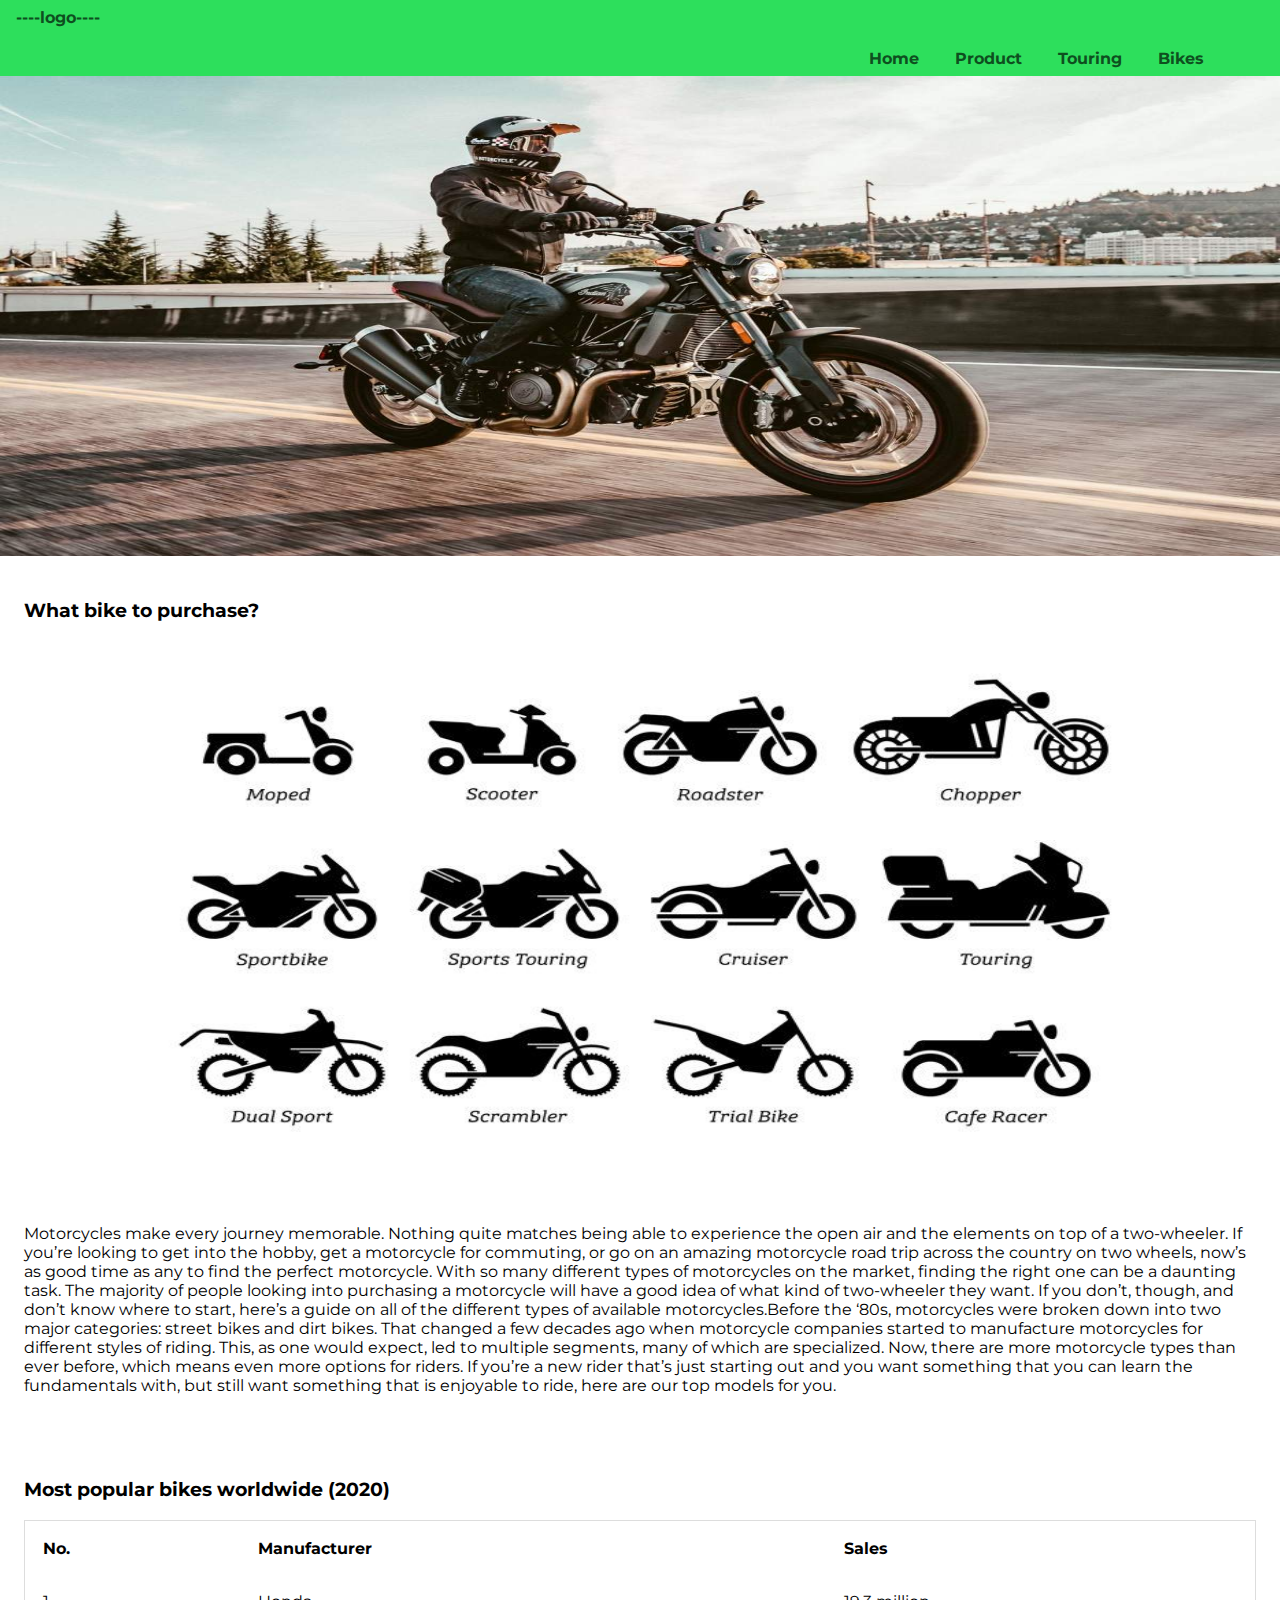
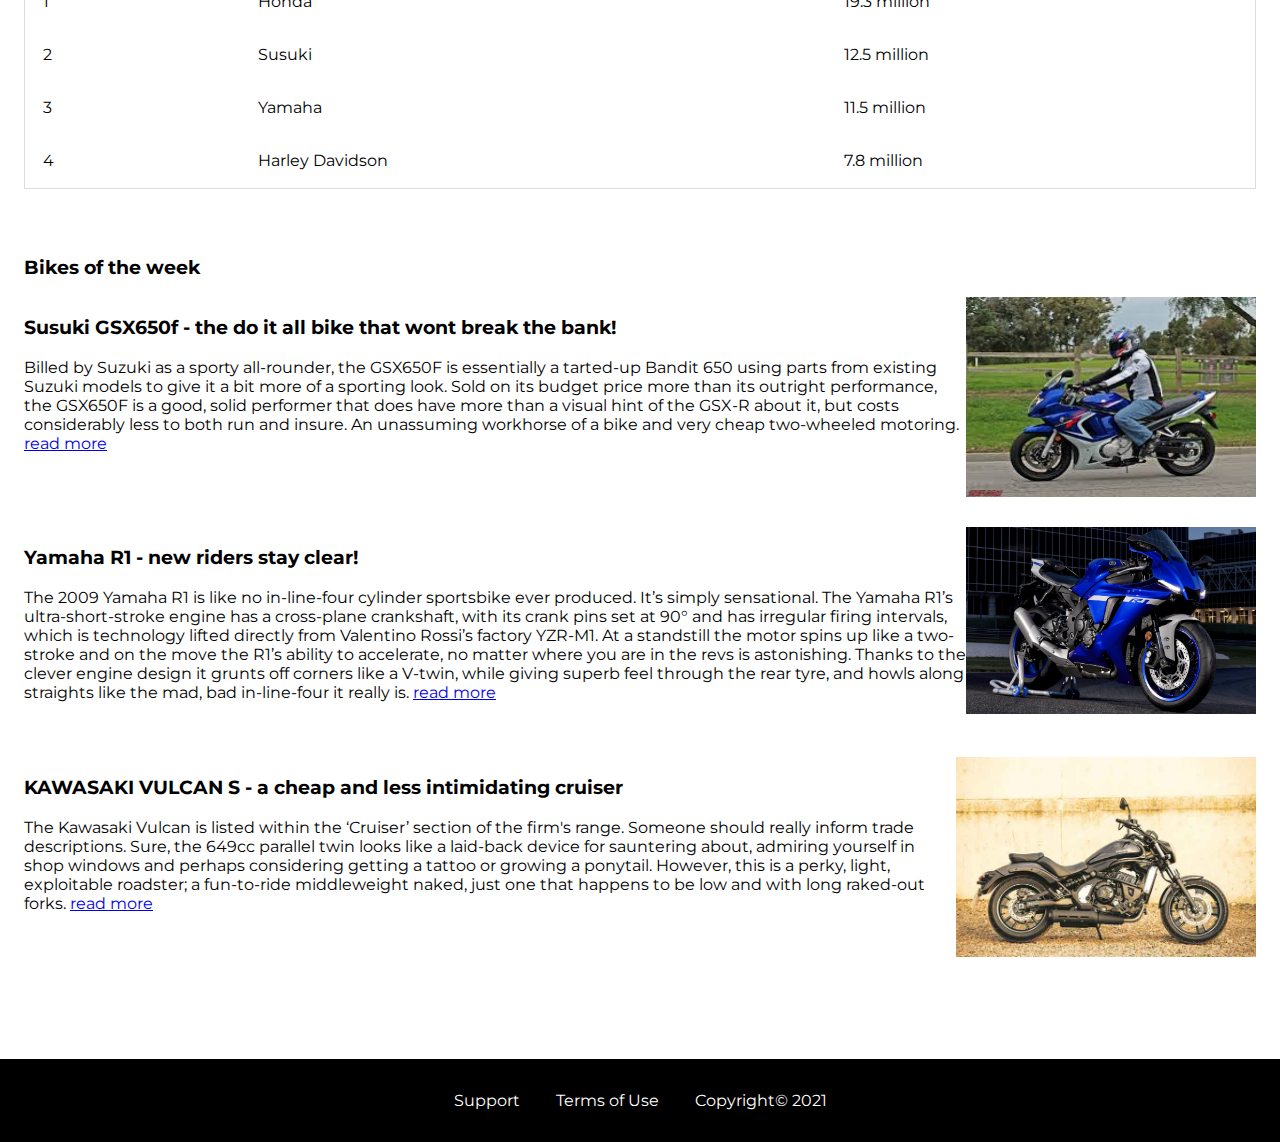
==== bikes/index.html @ d0937a23 "changes" ====
<!DOCTYPE html>
<html lang="en">

<head>
  <meta charset="UTF-8">
  <meta http-equiv="X-UA-Compatible" content="ie=edge">
  <meta name="viewport" content="width=device-width, initial-scale=1.0">
  <meta http-equiv="content-language" content="en-GB" />
  <meta name="author" content="Paul Fitzgerald" />
  <meta name="contact" content="info@yoursiteaddress.com" />
  <meta name="copyright" content="Copyright ©2021 - All Rights Reserved." />
  <meta name="description" content="Bikes for sale, lease, view." />
  <meta name="keywords" content="how to buy a bike, view a bike,
build a bike, bikes blog, biking, guide for bikers" />
  <title>Bikes</title>
  <link rel="shortcut icon" href="favicon.png">
  <link href="https://fonts.googleapis.com/css?family=Anton" rel="stylesheet">
  <link href="https://fonts.googleapis.com/css?family=Montserrat:400,700" rel="stylesheet">
  <link rel="stylesheet" href="../shared.css">
</head>

<body>
  <div class="backdrop"></div>
  <header class="main-header">
    <div>
      <button class="toggle-button">
        <span class="toggle-button__bar"></span>
        <span class="toggle-button__bar"></span>
        <span class="toggle-button__bar"></span>
      </button>
      <a class="main-header__brand" href="../index.html">
        ----logo----
      </a>
    </div>
    <nav class="main-nav">
      <ul class="main-nav__items">
        <li class="main-nav__item"><a href="../index.html">Home</a></li>
        <li class="main-nav__item"><a href="../product/index.html">Product</a></li>
        <li class="main-nav__item"><a href="../touring/index.html">Touring</a></li>
        <li class="main-nav__item"><a href="index.html">Bikes</a></li>
      </ul>
    </nav>
  </header>
  <main>
    <section class="hero">
      <img src="../images/more/bikes1.jpg" alt="bg">
    </section>
    <section id="bikers" class="container">
      <h3>What bike to purchase?</h3>
      <article class="image-container">
        <img src="../images/more/bikes2.jpg" alt="bg">
      </article>
    </section>
    <section class="container">
      <article class="textual-content">
        <p>Motorcycles make every journey memorable. Nothing quite matches being able to experience the open air and the elements on top of a two-wheeler. If you’re looking to get into the hobby, get a motorcycle for commuting, or go on an amazing motorcycle road trip across the country on two wheels, now’s as good time as any to find the perfect motorcycle. With so many different types of motorcycles on the market, finding the right one can be a daunting task. The majority of people looking into purchasing a motorcycle will have a good idea of what kind of two-wheeler they want. If you don’t, though, and don’t know where to start, here’s a guide on all of the different types of available motorcycles.Before the ‘80s, motorcycles were broken down into two major categories: street bikes and dirt bikes. That changed a few decades ago when motorcycle companies started to manufacture motorcycles for different styles of riding. This, as one would expect, led to multiple segments, many of which are specialized. Now, there are more motorcycle types than ever before, which means even more options for riders. If you’re a new rider that’s just starting out and you want something that you can learn the fundamentals with, but still want something that is enjoyable to ride, here are our top models for you. </p>
      </article>
    </section class="container">
    <section class="container bikers-info">
      <h3>Most popular bikes worldwide (2020) </h3>
      <table>
        <thead>
          <tr>
            <th>No.</th>
            <th>Manufacturer</th>
            <th>Sales</th>
          </tr>
        </thead>
        <tbody>
          <tr>
            <td>1</td>
            <td>Honda</td>
            <td>19.3 million</td>
          </tr>
          <tr>
            <td>2</td>
            <td>Susuki</td>
            <td>12.5 million</td>
          </tr>
          <tr>
            <td>3</td>
            <td>Yamaha</td>
            <td>11.5 million</td>
          </tr>
          <tr>
            <td>4</td>
            <td>Harley Davidson</td>
            <td>7.8 million</td>
          </tr>
        </tbody>
      </table>
    </section>
    <section class="container budget-bikes">
      <article class="items">
        <h3>Bikes of the week</h3>
        <ul class="list">
          
          <li class="list-item">
            <div>
              <aside>
                <h3>Susuki GSX650f - the do it all bike that wont break the bank!</h3>
                <p>Billed by Suzuki as a sporty all-rounder, the GSX650F is essentially a tarted-up Bandit 650 using parts from existing Suzuki models to give it a bit more of a sporting look. Sold on its budget price more than its outright performance, the GSX650F is a good, solid performer that does have more than a visual hint of the GSX-R about it, but costs considerably less to both run and insure. An unassuming workhorse of a bike and very cheap two-wheeled motoring.<a href="https://www.motorcyclenews.com/bike-reviews/suzuki/gsx650f/2007/"> read more </a> </p>
              </aside>
              <aside class="list-item--image">
                <img width="290"  src="../images/more/bikes3.jfif" alt="Bike3">
              </aside>
            </div>
          </li>
          <li class="list-item">
            <div>
              <aside>
                <h3>Yamaha R1 - new riders stay clear!</h3>
                <p>The 2009 Yamaha R1 is like no in-line-four cylinder sportsbike ever produced. It’s simply sensational.  The Yamaha R1’s ultra-short-stroke engine has a cross-plane crankshaft, with its crank pins set at 90° and has irregular firing intervals, which is technology lifted directly from Valentino Rossi’s factory YZR-M1. At a standstill the motor spins up like a two-stroke and on the move the R1’s ability to accelerate, no matter where you are in the revs is astonishing. Thanks to the clever engine design it grunts off corners like a V-twin, while giving superb feel through the rear tyre, and howls along straights like the mad, bad in-line-four it really is. <a href="https://www.motorcyclenews.com/bike-reviews/yamaha/r1/2009/"> read more </a>  </p>
              </aside>
              <aside class="list-item--image">
                <img width="290"  src="../images/more/bikes4.jpg" alt="Bike4">
              </aside>
            </div>
          </li>
          <li class="list-item">
            <div>
              <aside>
                <h3>KAWASAKI VULCAN S - a cheap and less intimidating cruiser</h3>
                  <p>The Kawasaki Vulcan is listed within the ‘Cruiser’ section of the firm's range. Someone should really inform trade descriptions. Sure, the 649cc parallel twin looks like a laid-back device for sauntering about, admiring yourself in shop windows and perhaps considering getting a tattoo or growing a ponytail. However, this is a perky, light, exploitable roadster; a fun-to-ride middleweight naked, just one that happens to be low and with long raked-out forks. <a href="https://www.motorcyclenews.com/bike-reviews/kawasaki/vulcan-s/2015/">read more </a> </p>
              </aside>
              <aside class="list-item--image">
                <img width="300"  src="../images/more/bikes5.jpg" alt="Bike5">
              </aside>
            </div>
          </li>
        </ul>
     </section>
  </main>
  <footer class="main-footer">
    <nav>
      <ul class="main-footer__links">
        <li class="main-footer__link"><a href="#">Support</a></li>
        <li class="main-footer__link"><a href="#">Terms of Use</a></li>
        <li class="main-footer__link"><a href="#">Copyright© 2021</a></li>
      </ul>
    </nav>
  </footer>
</body>

</html>
---- shared.css ----
* {
  box-sizing: border-box;
}

body {
  font-family: "Montserrat", sans-serif;
  margin: 0;
  overflow-x: hidden;
}

main {
  margin-top: 3.5rem;
  min-height: calc(100vh - 3.5rem - 8rem);
}

table {
  border: 1px solid #ddd;
  width: 100%;
}

th,
td {
  text-align: left;
  padding: 16px;
}

.backdrop {
  background-color: rgba(0, 0, 0, 0.5);
  display: none;
  height: 100%;
  left: 0;
  position: fixed;
  top: 0;
  width: 100%;
  z-index: 100;
}

.main-header {
  background: #2ddf5c;
  left: 0;
  padding: 0.5rem 1rem;
  position: fixed;
  top: 0;
  width: 100%;
  z-index: 1;
}

.main-header > div {
  display: inline-block;
  vertical-align: middle;
}

.toggle-button {
  width: 3rem;
  background: transparent;
  border: none;
  cursor: pointer;
  padding-top: 0;
  padding-bottom: 0;
  vertical-align: middle;
}

.toggle-button:focus {
  outline: none;
}

.toggle-button__bar {
  width: 100%;
  height: 0.2rem;
  background: black;
  display: block;
  margin: 0.6rem 0;
}

.main-header__brand {
  color: #0e4f1f;
  display: inline-block;
  text-decoration: none;
  font-weight: bold;
  height: 2.5rem;
  vertical-align: middle;
  /* width: 20px; */
}

.main-header__brand img {
  height: 100%;
  /* width: 100%; */
}

.main-nav {
  display: none;
}

.main-nav__items {
  margin: 0;
  padding: 0;
  list-style: none;
}

.main-nav__item {
  display: inline-block;
  margin: 0 16px;
}

.main-nav__item a,
.mobile-nav__item a {
  color: #0e4f1f;
  text-decoration: none;
  font-weight: bold;
  padding: 3px 0;
}

.main-nav__item a:hover,
.main-nav__item a:active {
  color: white;
  border-bottom: 5px solid white;
}

.main-nav__item--cta a,
.mobile-nav__item--cta a {
  color: white;
  background: #ff1b68;
  padding: 8px 16px;
  border-radius: 8px;
}

.main-nav__item--cta a:hover,
.main-nav__item--cta a:active,
.mobile-nav__item--cta a:hover,
.mobile-nav__item--cta a:active {
  color: #ff1b68;
  background: white;
  border: none;
}

.main-footer {
  background: black;
  padding: 32px;
  margin-top: 48px;
}

.main-footer__links {
  list-style: none;
  margin: 0;
  padding: 0;
  text-align: center;
}

.main-footer__link {
  margin: 1rem 0;
}

.main-footer__link a {
  color: white;
  text-decoration: none;
}

.main-footer__link a:hover,
.main-footer__link a:active {
  color: #ccc;
}

.hero {
  height: 500px;
  width: 100%;
}

.hero img {
  max-height: 500px;
  width: 100%;
}

.container {
  padding: 1.5rem;
}

.image-container {
  height: 500px;
  margin: 0 auto;
  margin-bottom: 20px;
  width: 80%;
}

.image-container img {
  max-height: 100%;
  width: 100%;
}

.list {
  list-style: none;
  margin: 0;
  padding: 0;
}

.list-item div {
  display: flex;
  flex-direction: row;
  height: 230px;
  justify-content: space-between;
  width: 100%;
}

.list-item--image img {
  max-height: 200px;
  margin: 0;
  padding: 0;
}

#products {
  padding: 1.5rem;
}

#video {
  padding: 20px;
}

#video article {
  display: flex;
  justify-content: center;
  margin: 0 auto;
}

@media (min-width: 40rem) {
  .main-nav {
    display: inline-block;
    text-align: right;
    vertical-align: middle;
    width: calc(100% - 44px);
  }

  .toggle-button {
    display: none;
  }

  .main-footer__link {
    display: inline-block;
    margin: 0 1rem;
  }
}
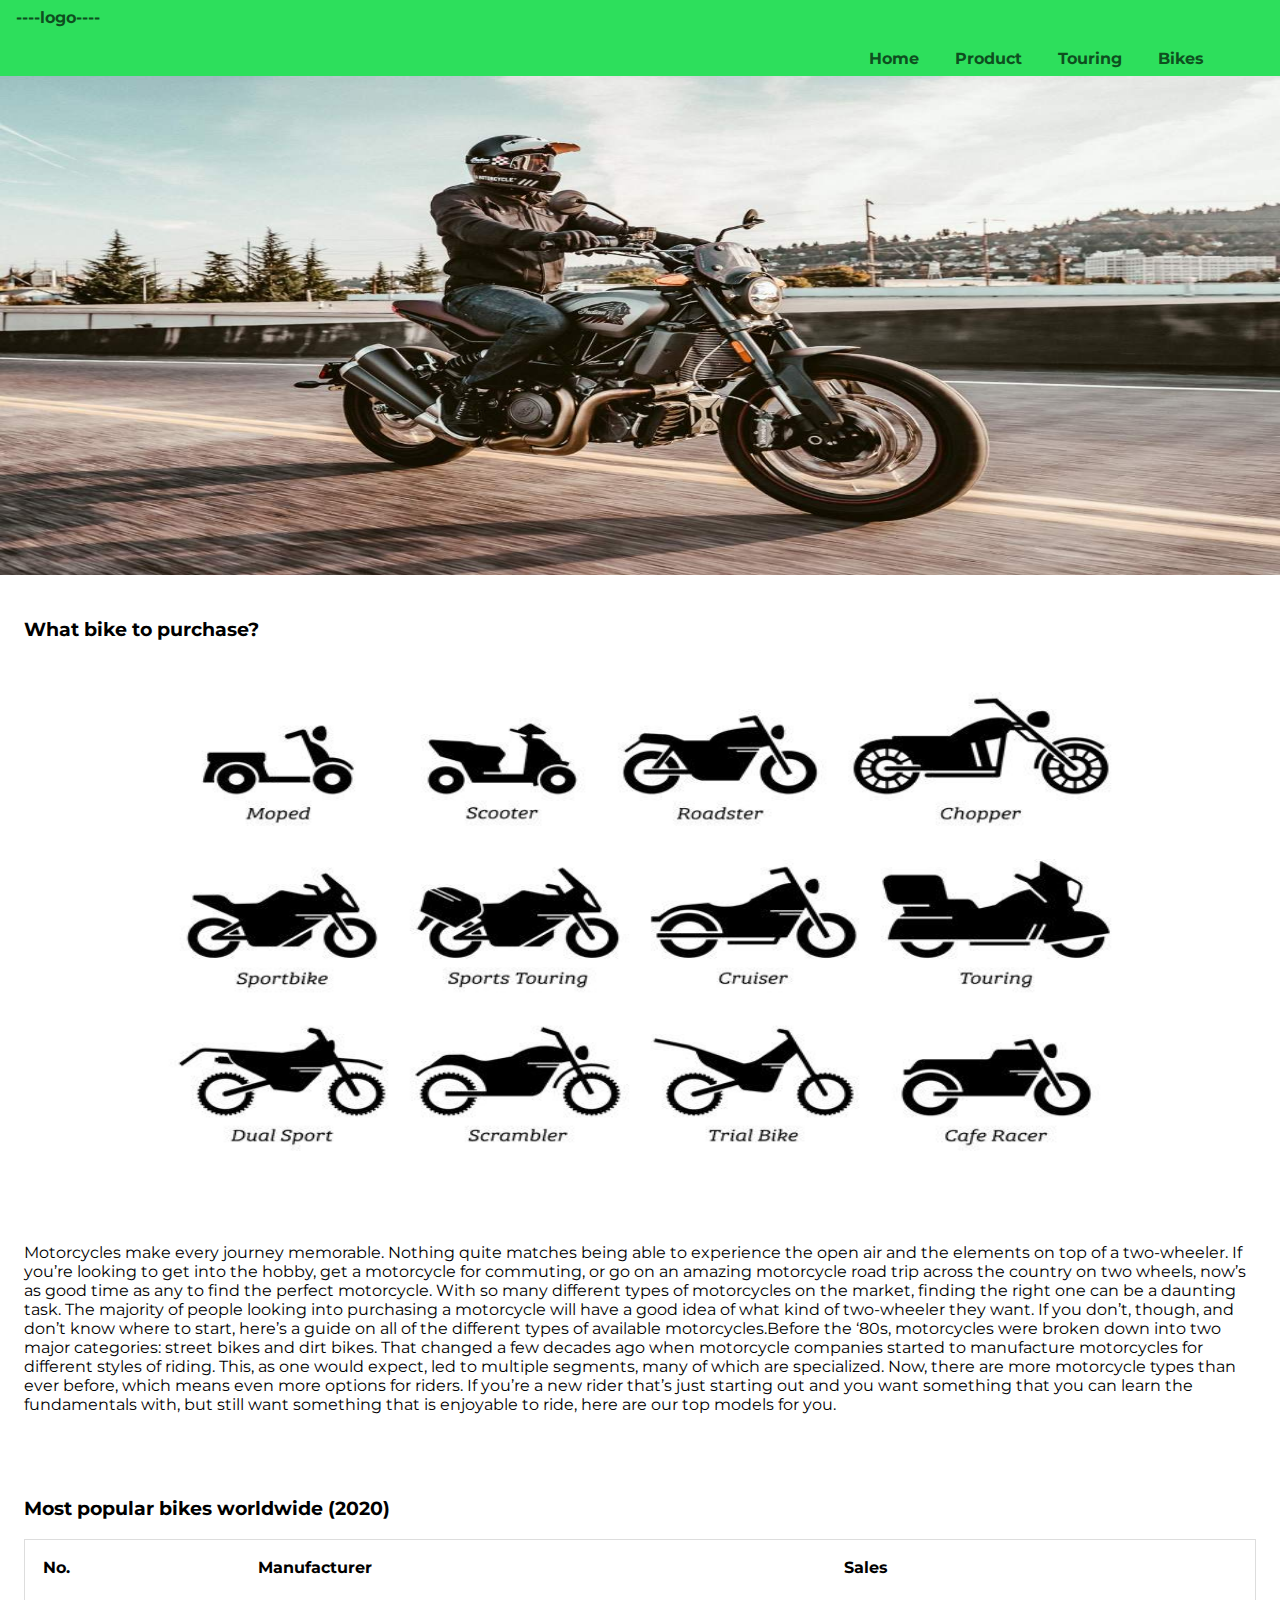
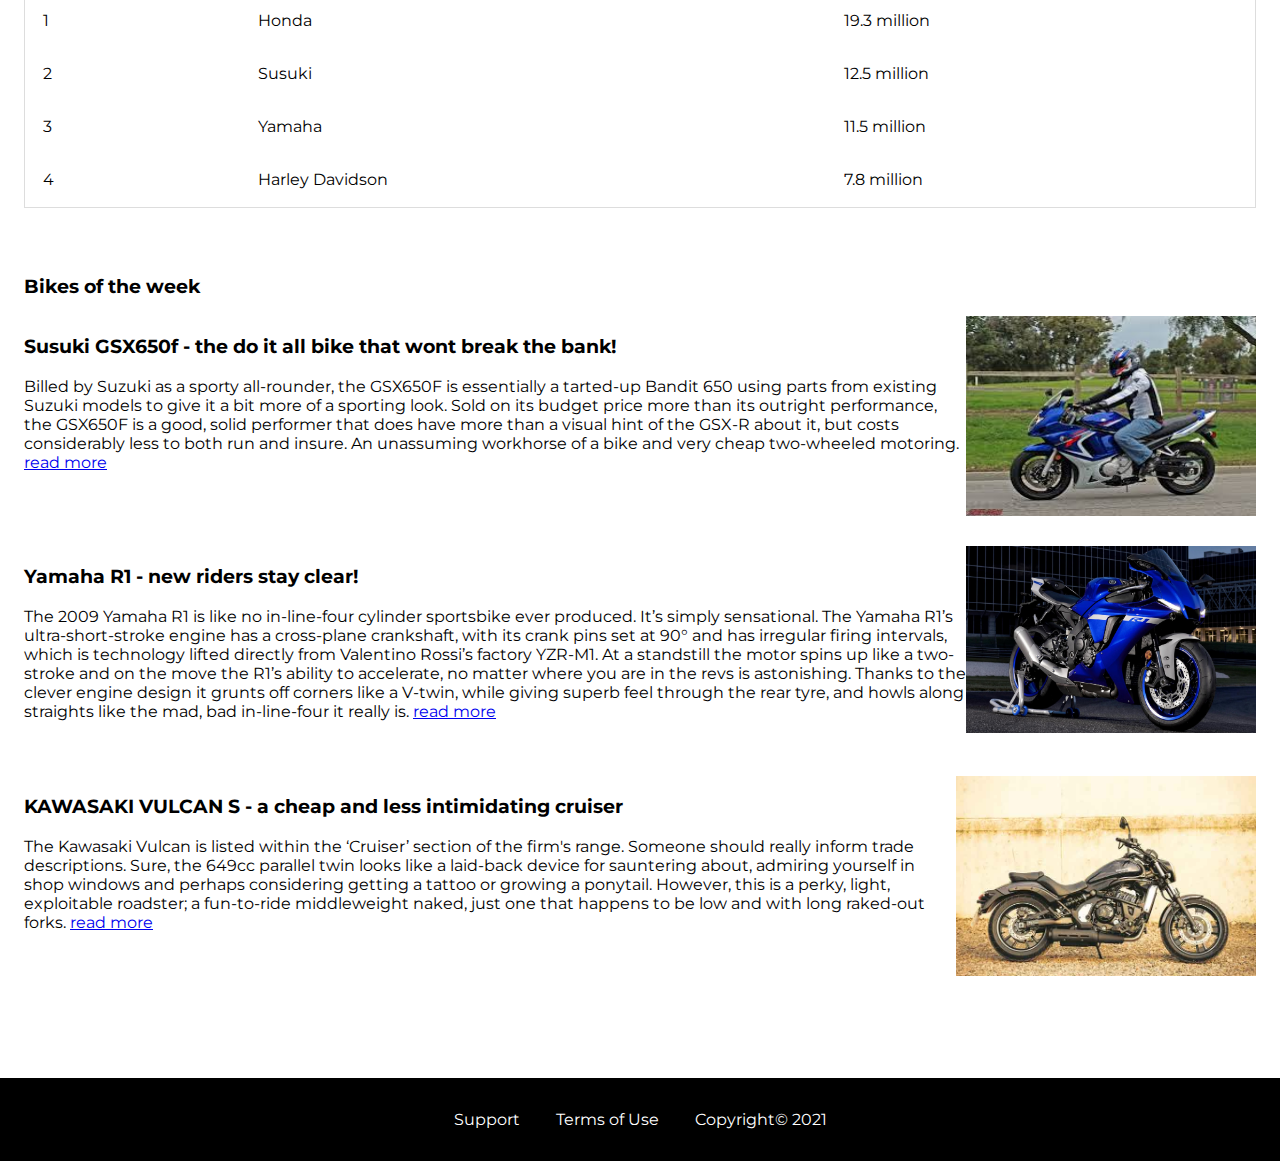
==== commit a15127f6: "change" ====
--- a/bikes/index.html
+++ b/bikes/index.html
@@ -4,10 +4,9 @@
 <head>
   <meta charset="UTF-8">
   <meta http-equiv="X-UA-Compatible" content="ie=edge">
-  <meta name="viewport" content="width=device-width, initial-scale=1.0">
-  <meta http-equiv="content-language" content="en-GB" />
-  <meta name="author" content="Paul Fitzgerald" />
-  <meta name="contact" content="info@yoursiteaddress.com" />
+  <meta name="viewport" content="width=device-width, initial-scale=1.0">s
+  <meta name="author" content="" />
+  <meta name="contact" content=".com" />
   <meta name="copyright" content="Copyright ©2021 - All Rights Reserved." />
   <meta name="description" content="Bikes for sale, lease, view." />
   <meta name="keywords" content="how to buy a bike, view a bike,
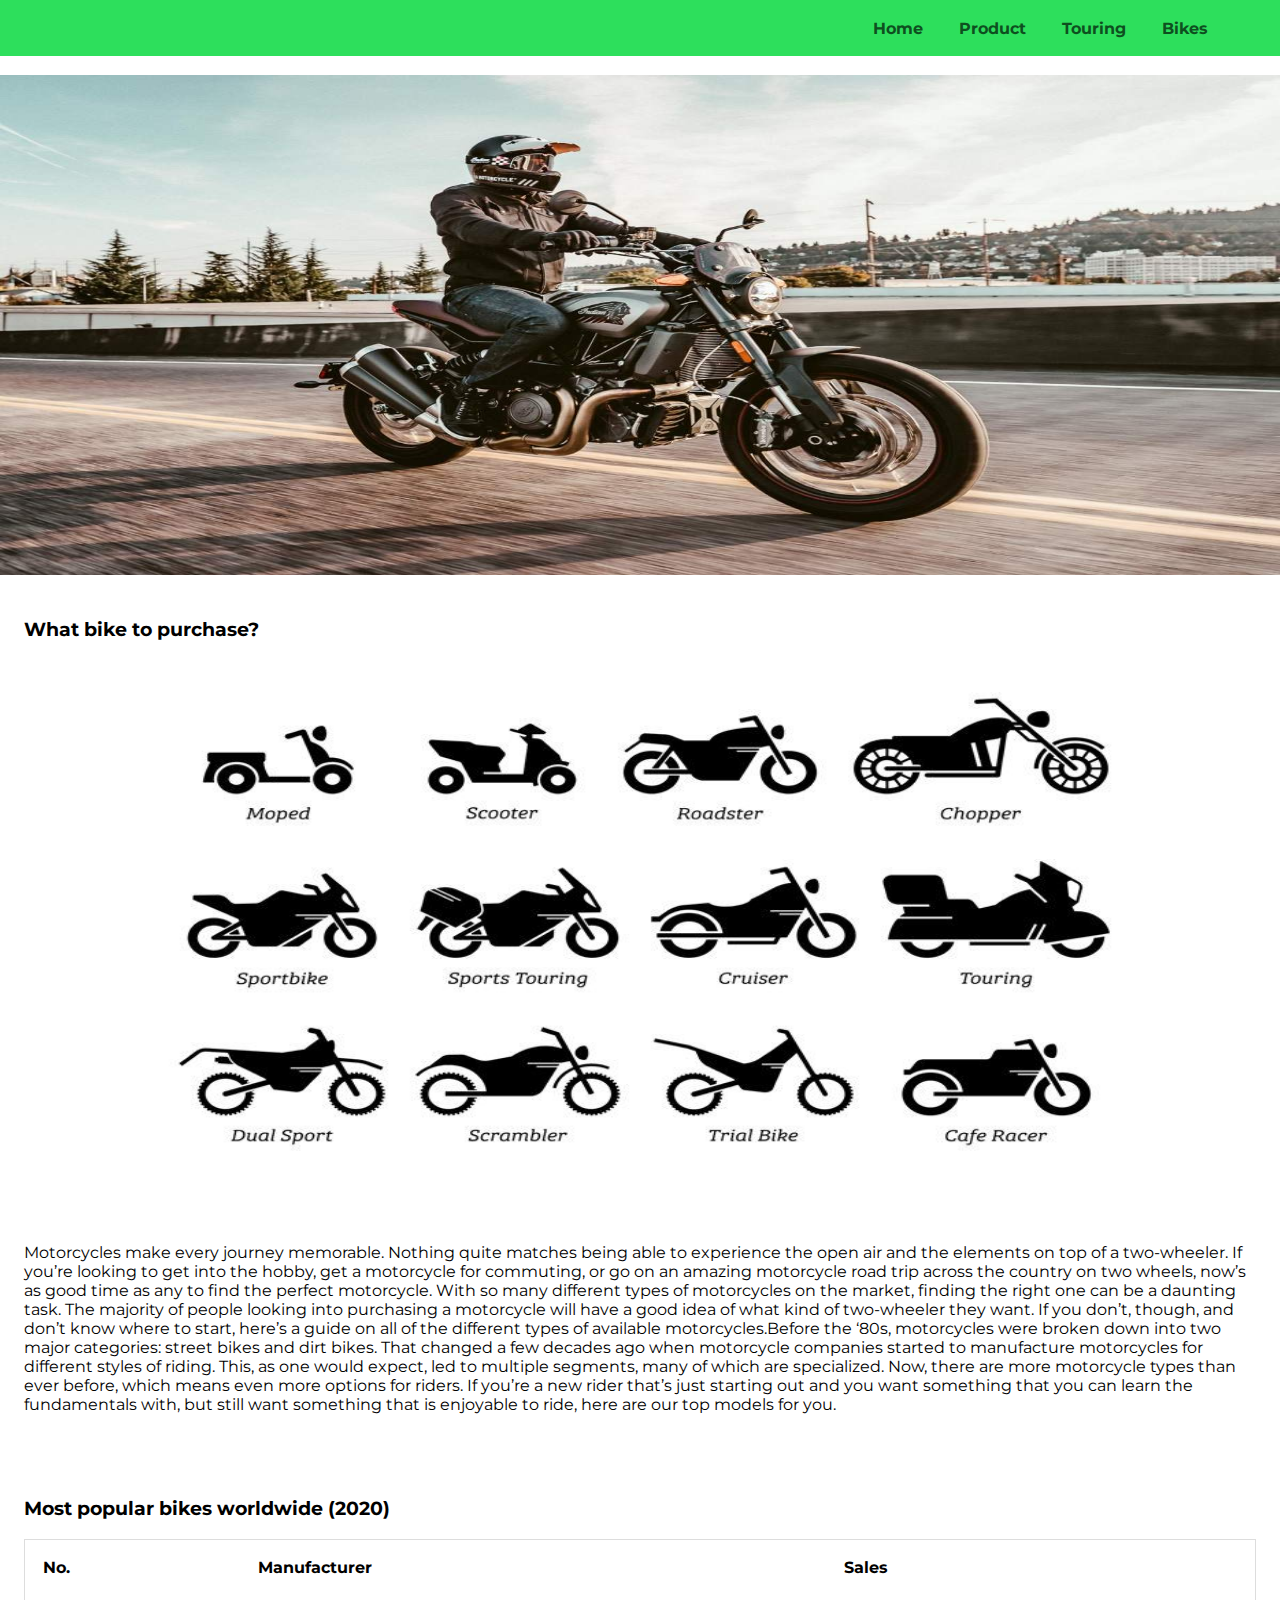
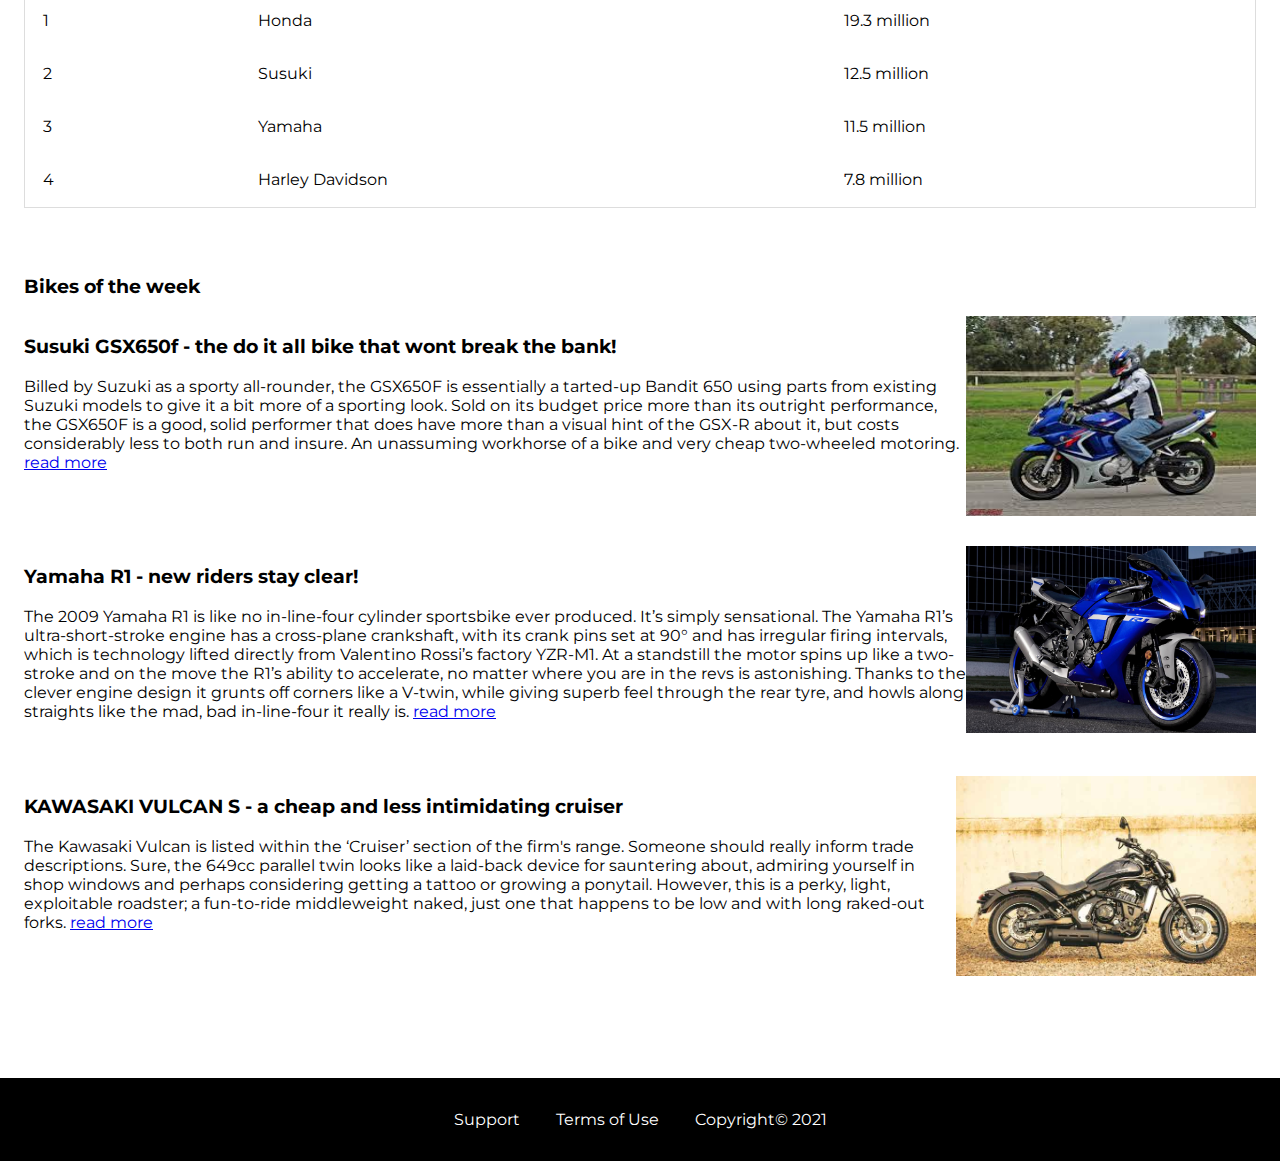
==== commit 13fc7158: "change" ====
--- a/bikes/index.html
+++ b/bikes/index.html
@@ -28,7 +28,7 @@
         <span class="toggle-button__bar"></span>
       </button>
       <a class="main-header__brand" href="../index.html">
-        ----logo----
+        
       </a>
     </div>
     <nav class="main-nav">
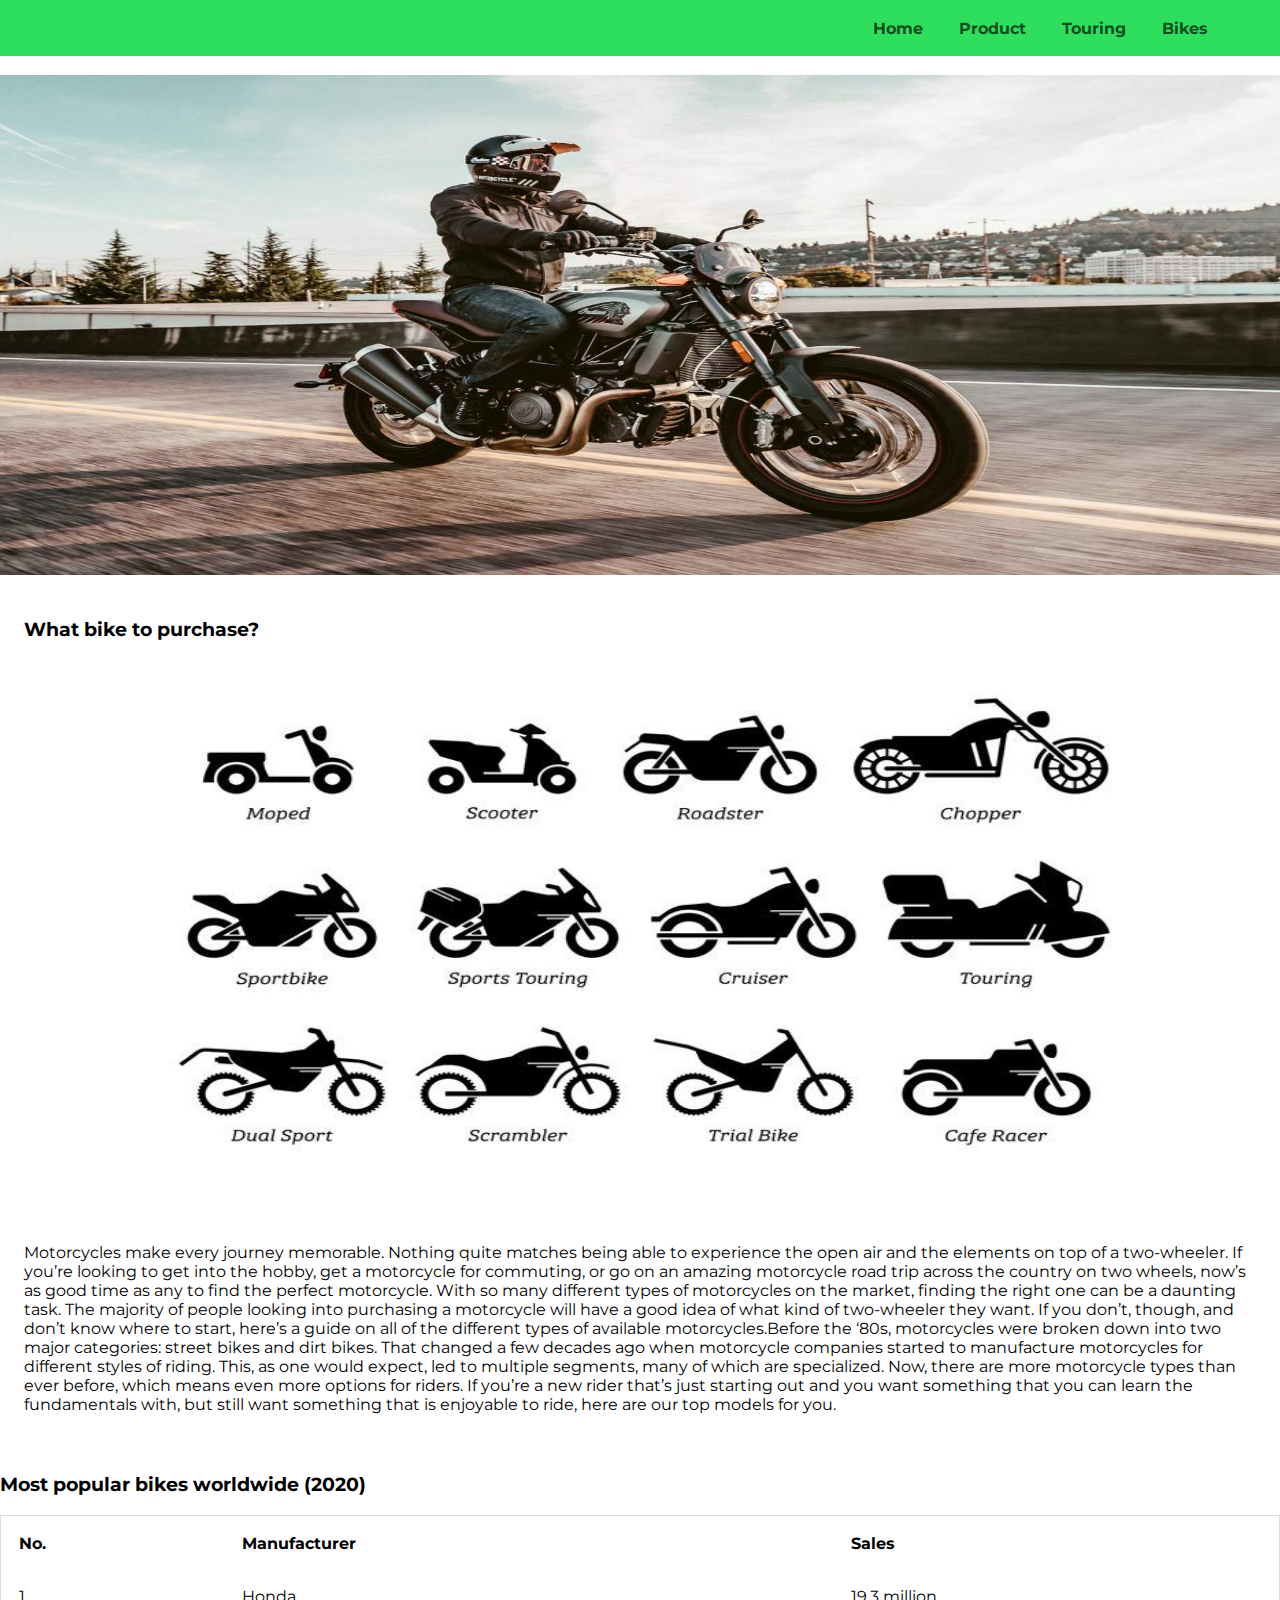
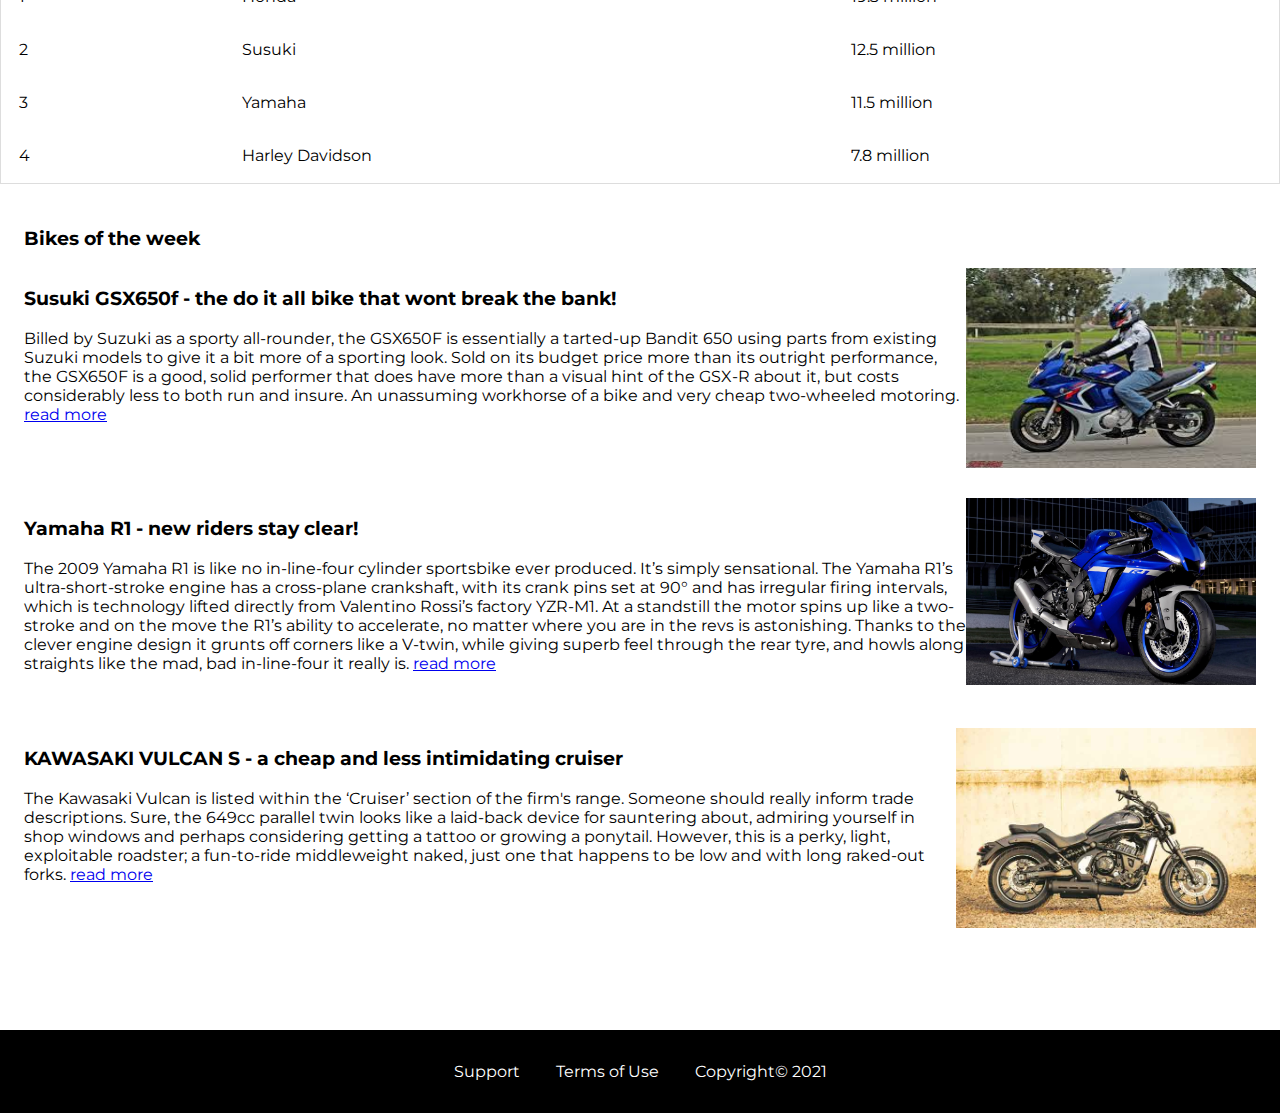
==== commit 621335d5: "change" ====
--- a/bikes/index.html
+++ b/bikes/index.html
@@ -54,7 +54,7 @@
       <article class="textual-content">
         <p>Motorcycles make every journey memorable. Nothing quite matches being able to experience the open air and the elements on top of a two-wheeler. If you’re looking to get into the hobby, get a motorcycle for commuting, or go on an amazing motorcycle road trip across the country on two wheels, now’s as good time as any to find the perfect motorcycle. With so many different types of motorcycles on the market, finding the right one can be a daunting task. The majority of people looking into purchasing a motorcycle will have a good idea of what kind of two-wheeler they want. If you don’t, though, and don’t know where to start, here’s a guide on all of the different types of available motorcycles.Before the ‘80s, motorcycles were broken down into two major categories: street bikes and dirt bikes. That changed a few decades ago when motorcycle companies started to manufacture motorcycles for different styles of riding. This, as one would expect, led to multiple segments, many of which are specialized. Now, there are more motorcycle types than ever before, which means even more options for riders. If you’re a new rider that’s just starting out and you want something that you can learn the fundamentals with, but still want something that is enjoyable to ride, here are our top models for you. </p>
       </article>
-    </section class="container">
+    </section 
     <section class="container bikers-info">
       <h3>Most popular bikes worldwide (2020) </h3>
       <table>
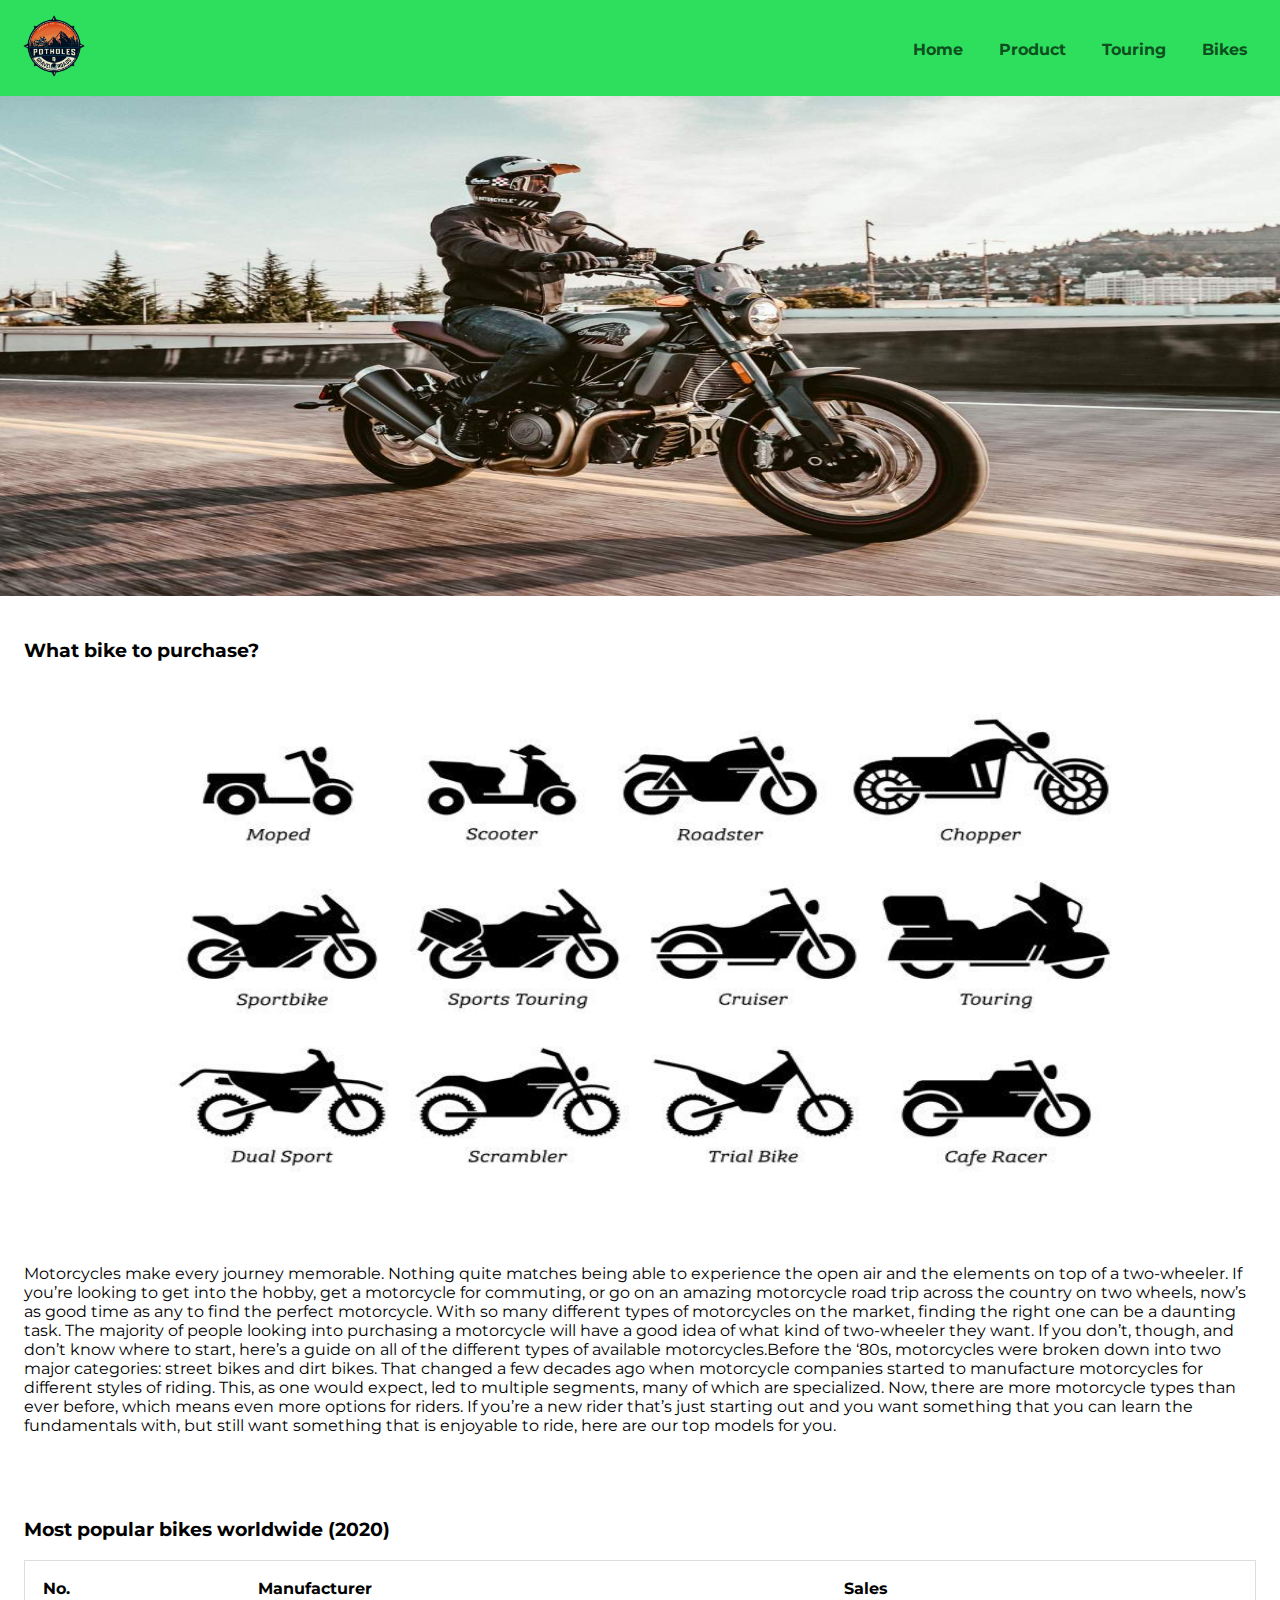
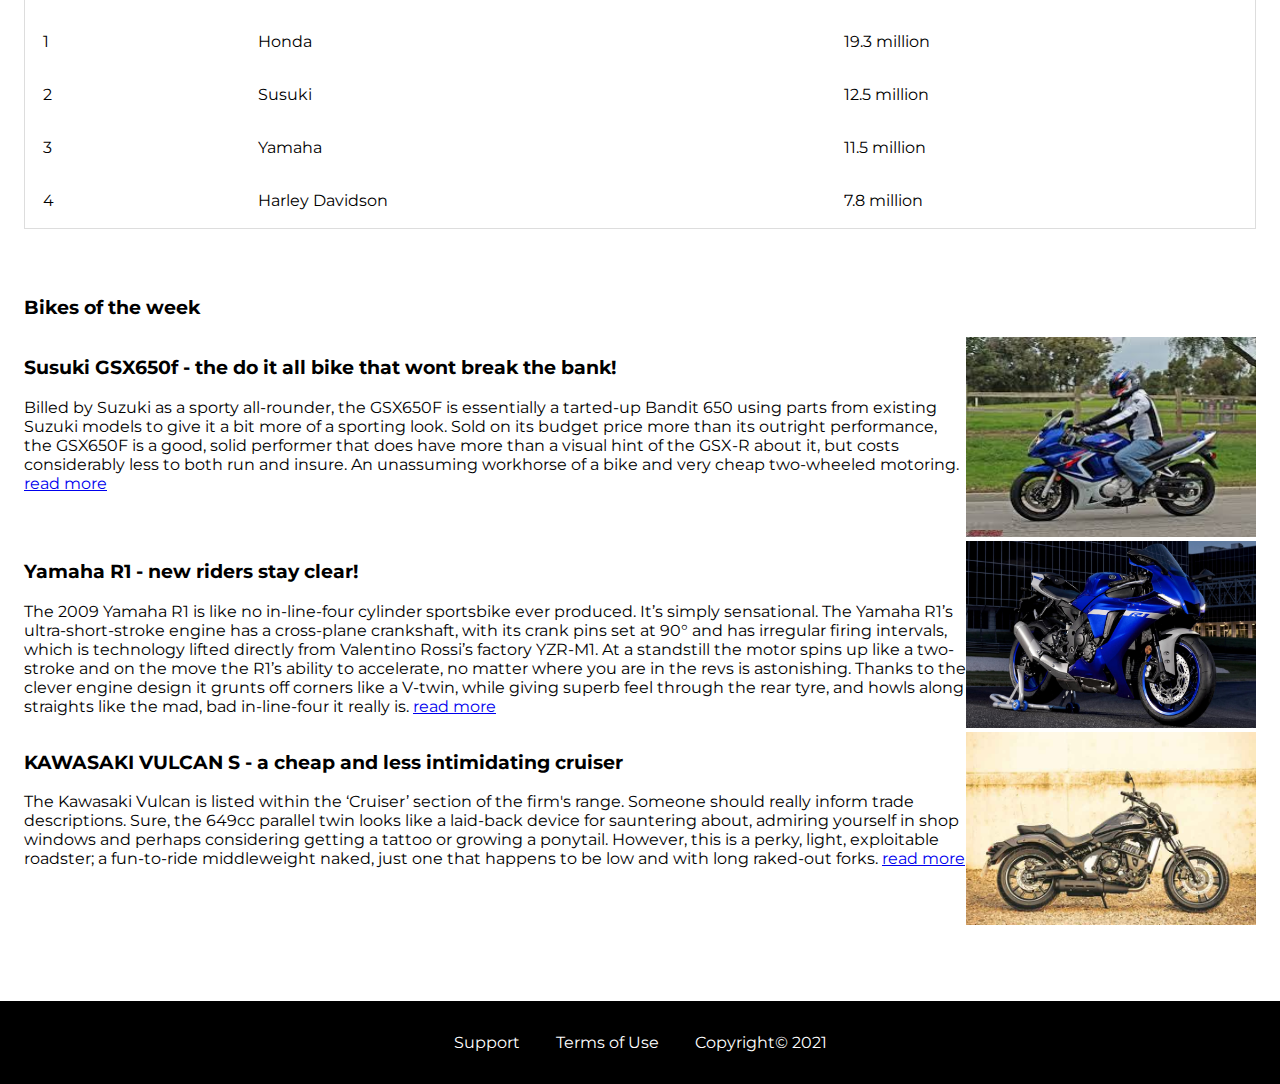
==== commit 85ab74eb: "change" ====
--- a/bikes/index.html
+++ b/bikes/index.html
@@ -4,10 +4,8 @@
 <head>
   <meta charset="UTF-8">
   <meta http-equiv="X-UA-Compatible" content="ie=edge">
-  <meta name="viewport" content="width=device-width, initial-scale=1.0">s
-  <meta name="author" content="" />
-  <meta name="contact" content=".com" />
-  <meta name="copyright" content="Copyright ©2021 - All Rights Reserved." />
+  <meta name="viewport" content="width=device-width, initial-scale=1.0">
+  <meta name="author" content="Niall Feehan" />
   <meta name="description" content="Bikes for sale, lease, view." />
   <meta name="keywords" content="how to buy a bike, view a bike,
 build a bike, bikes blog, biking, guide for bikers" />
@@ -18,7 +16,7 @@
   <link rel="stylesheet" href="../shared.css">
 </head>
 
-<body>
+<body lang="en-GB">
   <div class="backdrop"></div>
   <header class="main-header">
     <div>
@@ -28,7 +26,8 @@
         <span class="toggle-button__bar"></span>
       </button>
       <a class="main-header__brand" href="../index.html">
-        
+        <img src="../images/b2ce38e9-47ce-4e13-a2e9-19eeb1fe50ed.png" alt="Potholes Logo" />
+
       </a>
     </div>
     <nav class="main-nav">
@@ -42,19 +41,23 @@
   </header>
   <main>
     <section class="hero">
+      <h1 class="hidden">bikes</h1>
       <img src="../images/more/bikes1.jpg" alt="bg">
     </section>
     <section id="bikers" class="container">
       <h3>What bike to purchase?</h3>
       <article class="image-container">
+        <h3 class="hidden">What bike to purchase?</h3>
         <img src="../images/more/bikes2.jpg" alt="bg">
       </article>
     </section>
     <section class="container">
+      <h3 class="hidden">What bike to purchase?</h3>
       <article class="textual-content">
+        <h3 class="hidden">What bike to purchase?</h3>
         <p>Motorcycles make every journey memorable. Nothing quite matches being able to experience the open air and the elements on top of a two-wheeler. If you’re looking to get into the hobby, get a motorcycle for commuting, or go on an amazing motorcycle road trip across the country on two wheels, now’s as good time as any to find the perfect motorcycle. With so many different types of motorcycles on the market, finding the right one can be a daunting task. The majority of people looking into purchasing a motorcycle will have a good idea of what kind of two-wheeler they want. If you don’t, though, and don’t know where to start, here’s a guide on all of the different types of available motorcycles.Before the ‘80s, motorcycles were broken down into two major categories: street bikes and dirt bikes. That changed a few decades ago when motorcycle companies started to manufacture motorcycles for different styles of riding. This, as one would expect, led to multiple segments, many of which are specialized. Now, there are more motorcycle types than ever before, which means even more options for riders. If you’re a new rider that’s just starting out and you want something that you can learn the fundamentals with, but still want something that is enjoyable to ride, here are our top models for you. </p>
       </article>
-    </section 
+    </section>
     <section class="container bikers-info">
       <h3>Most popular bikes worldwide (2020) </h3>
       <table>
@@ -90,18 +93,20 @@
       </table>
     </section>
     <section class="container budget-bikes">
+      <h1 class="hidden">Bikes of the week</h1>
       <article class="items">
         <h3>Bikes of the week</h3>
         <ul class="list">
-          
+
           <li class="list-item">
             <div>
               <aside>
                 <h3>Susuki GSX650f - the do it all bike that wont break the bank!</h3>
-                <p>Billed by Suzuki as a sporty all-rounder, the GSX650F is essentially a tarted-up Bandit 650 using parts from existing Suzuki models to give it a bit more of a sporting look. Sold on its budget price more than its outright performance, the GSX650F is a good, solid performer that does have more than a visual hint of the GSX-R about it, but costs considerably less to both run and insure. An unassuming workhorse of a bike and very cheap two-wheeled motoring.<a href="https://www.motorcyclenews.com/bike-reviews/suzuki/gsx650f/2007/"> read more </a> </p>
+                <p>Billed by Suzuki as a sporty all-rounder, the GSX650F is essentially a tarted-up Bandit 650 using parts from existing Suzuki models to give it a bit more of a sporting look. Sold on its budget price more than its outright performance, the GSX650F is a good, solid performer that does have more than a visual hint of the GSX-R about it, but costs considerably less to both run and insure. An unassuming workhorse of a bike and very cheap two-wheeled motoring.<a href="https://www.motorcyclenews.com/bike-reviews/suzuki/gsx650f/2007/"> read more </a>
+                </p>
               </aside>
               <aside class="list-item--image">
-                <img width="290"  src="../images/more/bikes3.jfif" alt="Bike3">
+                <img width="290"  src="../images/more/bikes3.jfif" alt="Bike3"/>
               </aside>
             </div>
           </li>
@@ -123,11 +128,12 @@
                   <p>The Kawasaki Vulcan is listed within the ‘Cruiser’ section of the firm's range. Someone should really inform trade descriptions. Sure, the 649cc parallel twin looks like a laid-back device for sauntering about, admiring yourself in shop windows and perhaps considering getting a tattoo or growing a ponytail. However, this is a perky, light, exploitable roadster; a fun-to-ride middleweight naked, just one that happens to be low and with long raked-out forks. <a href="https://www.motorcyclenews.com/bike-reviews/kawasaki/vulcan-s/2015/">read more </a> </p>
               </aside>
               <aside class="list-item--image">
-                <img width="300"  src="../images/more/bikes5.jpg" alt="Bike5">
+                <img width="290"  src="../images/more/bikes5.jpg" alt="Bike5">
               </aside>
             </div>
           </li>
         </ul>
+      </article>
      </section>
   </main>
   <footer class="main-footer">
@@ -141,4 +147,4 @@
   </footer>
 </body>
 
-</html>+</html>
--- a/shared.css
+++ b/shared.css
@@ -9,7 +9,7 @@
 }
 
 main {
-  margin-top: 3.5rem;
+  margin-top: 96px;
   min-height: calc(100vh - 3.5rem - 8rem);
 }
 
@@ -77,13 +77,13 @@
   display: inline-block;
   text-decoration: none;
   font-weight: bold;
-  height: 2.5rem;
+  /*height: 2.5rem;*/
   vertical-align: middle;
   /* width: 20px; */
 }
 
 .main-header__brand img {
-  height: 100%;
+  height: 76px;
   /* width: 100%; */
 }
 
@@ -195,7 +195,6 @@
 .list-item div {
   display: flex;
   flex-direction: row;
-  height: 230px;
   justify-content: space-between;
   width: 100%;
 }
@@ -211,6 +210,7 @@
 }
 
 #video {
+  margin: 1em;
   padding: 20px;
 }
 
@@ -222,10 +222,12 @@
 
 @media (min-width: 40rem) {
   .main-nav {
+    float: right;
     display: inline-block;
     text-align: right;
     vertical-align: middle;
-    width: calc(100% - 44px);
+    /*width: calc(100% - 44px);*/
+    margin-top: 2em;
   }
 
   .toggle-button {
@@ -237,3 +239,7 @@
     margin: 0 1rem;
   }
 }
+
+.hidden {
+  display: none;
+}
